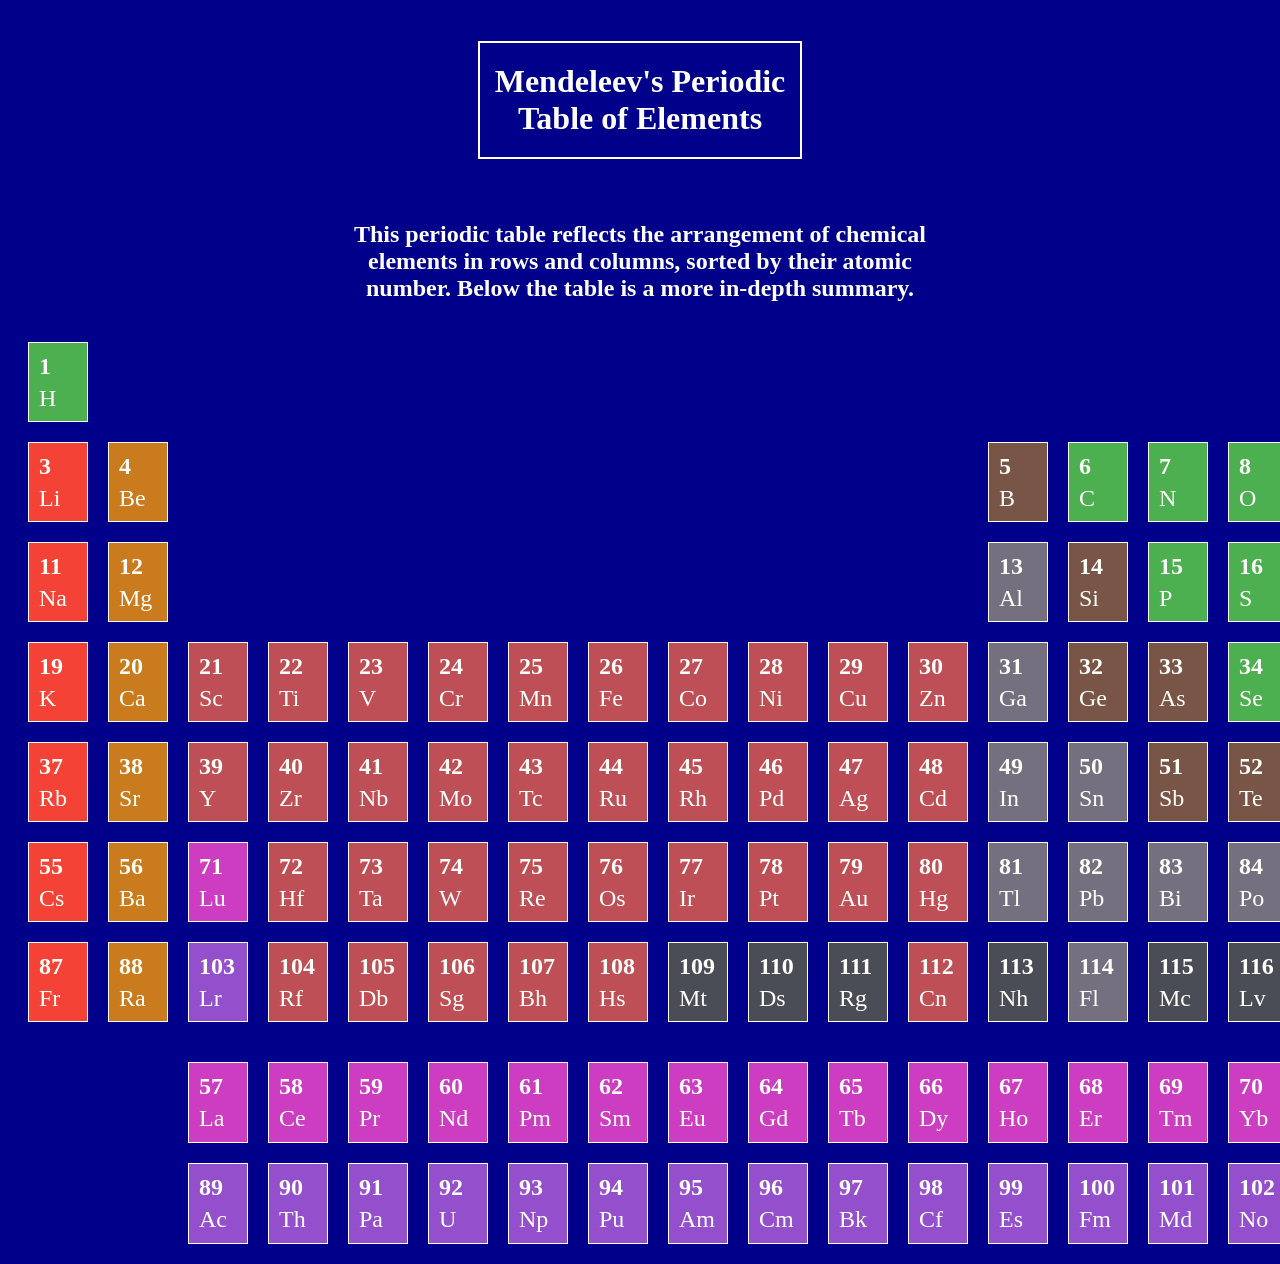
==== index.html @ 2fd59cfc "Updated table for legibility" ====
<!DOCTYPE html>
<html lang="en">
<head>
  <meta charset="UTF-8">
  <meta name="viewport" content="width=device-width, initial-scale=1.0">
  <link rel="stylesheet" href="style.css">
  <script src="script.js" defer></script>
  <title>Mendeleev's Periodic Table</title>
</head>
<body>
  <header>
    <h1>Mendeleev's Periodic Table of Elements</h1>
    <h2>This periodic table reflects the arrangement of chemical elements in rows and columns, sorted by their atomic number. Below the table is a more in-depth summary.</h2>
  </header>
  
  <main>
    <div class="table-container">
      <div id="element-grid" class="grid"></div>
    </div>

    <div class="table-legend-container">
      <div class="table-legend-element">
        <div class="element-cell-sample">

        </div>        
        <div class="element-cell-sample">
          
        </div>
      </div>
    </div>

    <div id="element-modal" class="modal hidden">
      <div class="element-modal-content">
        <span id="close-modal" class="close-button">&times;</span>
        <h2 id="element-name"></h2>
        <p><strong>Symbol:</strong> <span id="element-symbol"></span></p>
        <p><strong>Atomic Number:</strong> <span id="element-number"></span></p>
        <p><strong>Atomic Mass:</strong> <span id="element-mass"></span></p>
        <p><strong>Series/Type:</strong> <span id="element-series"></span></p>
        <p><strong>Period:</strong> <span id="element-period"></span></p>
        <p><strong>Block:</strong> <span id="element-block"></span></p>
        <p><strong>Electron Configuration:</strong> <span id="element-electron-layout"></span></p>
        <p><strong>Electrons per Shell:</strong> <span id="element-shell"></span></p>
        <p><strong>Melting Point (K):</strong> <span id="element-melting-point"></span></p>
        <p><strong>Boiling Point (K):</strong> <span id="element-boiling-point"></span></p>
        <p><strong>Discovered by:</strong> <span id="element-discovery"></span></p>
        
        <a id="element-link" href="#" target="_blank">Read more here on Wikipedia</a>
      </div>
    </div>

  </main>
</body>
</html>
---- style.css ----
:root {
  --primary-nonmetal: rgb(76, 175, 80);
  --primary-noble-gas: rgb(33, 150, 243);
  --primary-alkali-metal: rgb(244, 67, 54);
  --primary-alkaline-earth-metal: rgba(243, 149, 7, 0.826);
  --primary-metalloid: rgb(121, 85, 72);
  --primary-halogen: rgb(176, 169, 35);
  --primary-metal: rgb(148, 142, 153);
  --primary-transition-metal: rgb(191, 79, 87);
  --primary-lanthanide: rgb(204, 61, 194);
  --primary-actinide: rgb(148, 80, 204);
  --primary-post-transition-metal: rgb(116, 112, 128);
  --primary-other: rgba(144, 148, 40, 0.521);
  --primary-text: rgb(255, 255, 250);
}

body {
  background-color: darkblue;
  color: var(--primary-text);
}

header {
  display: flex;
  flex-direction: column;
  align-items: center;
  text-align: center;
  margin: 20px auto;
  max-width: 600px;
  
  h1 {
    max-width: 300px;
    padding: 20px 10px;
    border: 2px solid var(--primary-text);
  }
  
  h2 {
    padding-top: 20px;
  }
}

table {
  color: #2797b0
}

/* Element Table Layout */
.table-container {
  display: flex;
  justify-content: space-evenly;
  align-items: center;
  font-size: 24px;
  margin: 20px;
}

.grid {
  display: grid;
  grid-template-columns: repeat(18, 60px);
  grid-template-rows: repeat(7, 80px);
  gap: 20px;
}

.element-cell {
  border: 1px solid var(--primary-text);
  padding: 10px;
  text-align: left;
  transition: all 0.4s ease-in-out;
  background-color: var(--primary-other);
  
  &:hover {
    filter: brightness(120%);
    transform: scale(1.2);
    cursor: pointer;
  }

  .atomic-number {
    font-weight: bold;
    padding-bottom: 5px
  }
}

// Elemen

.element-cell-sample {
  border: 1px solid var(--primary-text);
  padding: 10px;
}

/* Element Modal  */
.modal {
  position: fixed;
  top: 0;
  left: 0;
  width: 100%;
  height: 100%;
  background: rgba(0, 0, 0, 0.8);
  display: flex;
  justify-content: center;
  align-items: center;
  z-index: 1000;
}

.hidden {
  display: none;
}

.element-modal-content {
  background-color: darkblue;
  padding: 50px;
  border-radius: 10px;
  width: 500px;
  max-width: 90%;
  box-shadow: 0 4px 16px rgba(0,0,0,0.3);
  animation: fadeIn 1s ease;

  p {
    padding-top: 10px;

    &:last-of-type {
      padding-bottom: 10px;
    }
  }

  a {
    color: lightblue;
    font-style: italic;
    text-decoration: none;

    &:hover {
      text-decoration: underline;
    }
  }
}

.close-button {
  position: relative;
  top: 0;
  left: 100%;
  font-size: 30px;
  cursor: pointer;
  transition: all 0.4s ease-in-out;

  &:hover {
    font-size: 35px;
    color: red;
  }
}

@keyframes fadeIn {
  from {
    opacity: 0;
    transform: scale(0.92);
  }
  to {
    opacity: 1;
    transform: scale(1);
  }
}
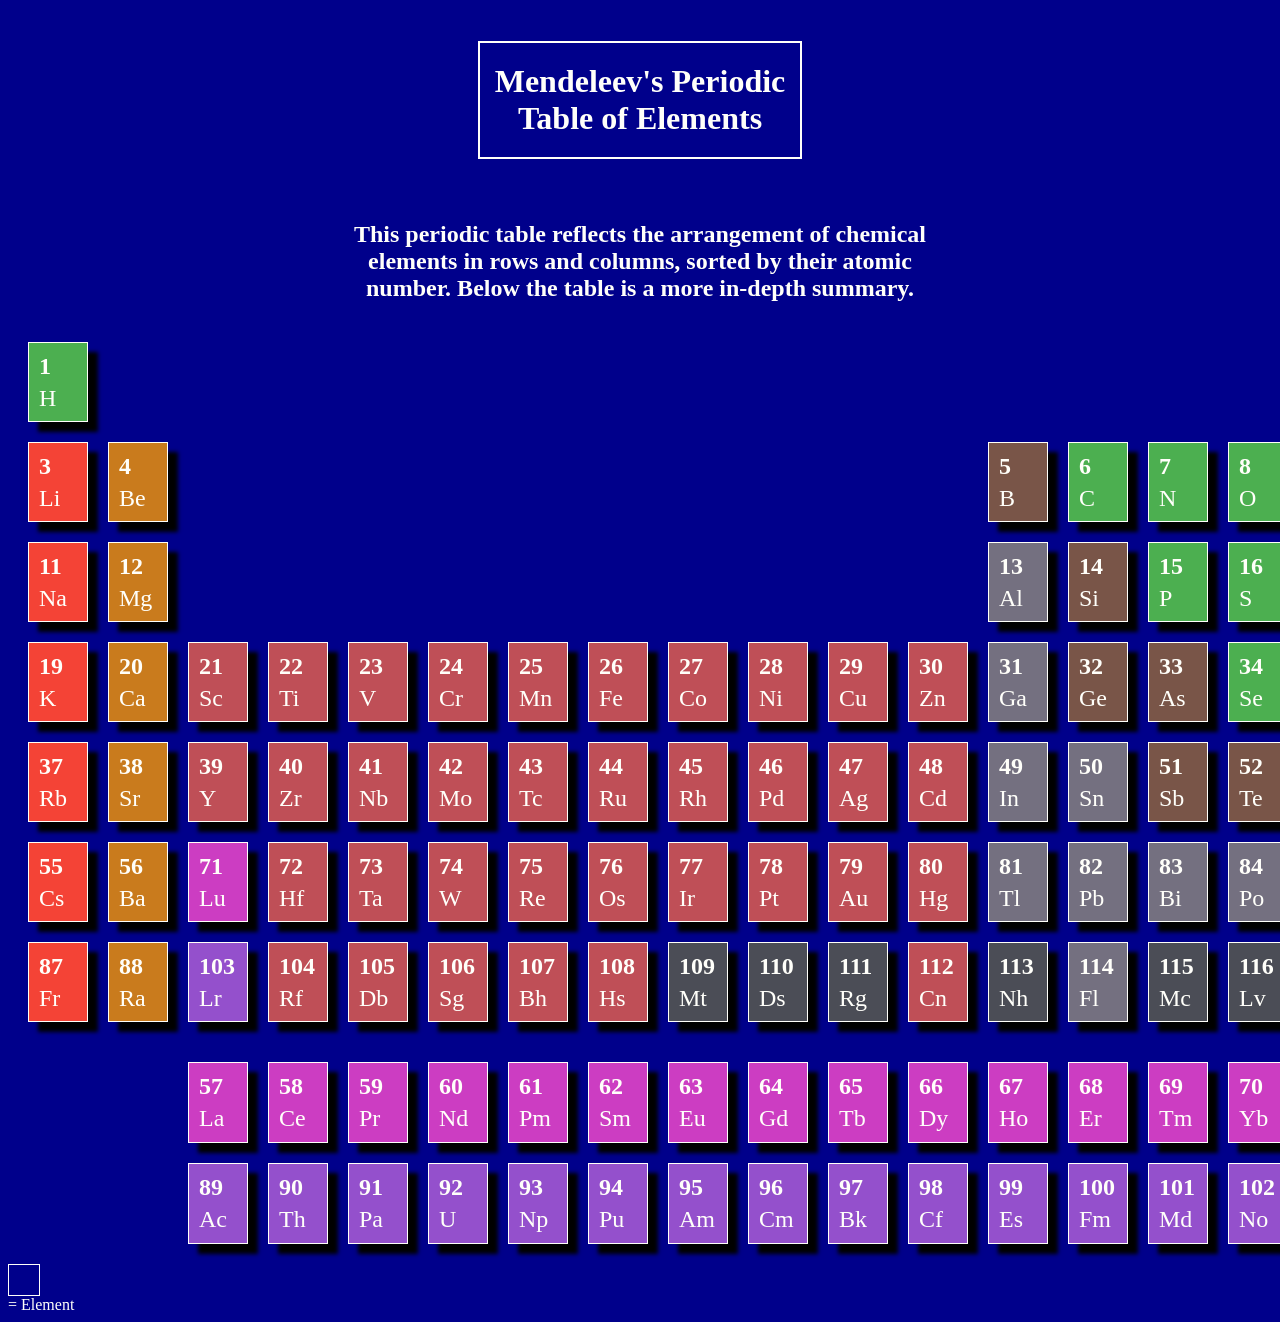
==== commit 9c28c294: "Updated shadows" ====
--- a/index.html
+++ b/index.html
@@ -23,9 +23,7 @@
         <div class="element-cell-sample">
 
         </div>        
-        <div class="element-cell-sample">
-          
-        </div>
+        <span> = Element</span>
       </div>
     </div>
 
--- a/style.css
+++ b/style.css
@@ -64,6 +64,7 @@
   text-align: left;
   transition: all 0.4s ease-in-out;
   background-color: var(--primary-other);
+  box-shadow: 10px 10px 4px #000;
   
   &:hover {
     filter: brightness(120%);
@@ -77,11 +78,18 @@
   }
 }
 
-// Elemen
+// Element Legend
+.table-legend-element {
+  display: flex;
+  flex-direction: row;
+  justify-content: space-between;
+}
 
 .element-cell-sample {
   border: 1px solid var(--primary-text);
   padding: 10px;
+  height: 10px;
+  width: 10px;
 }
 
 /* Element Modal  */
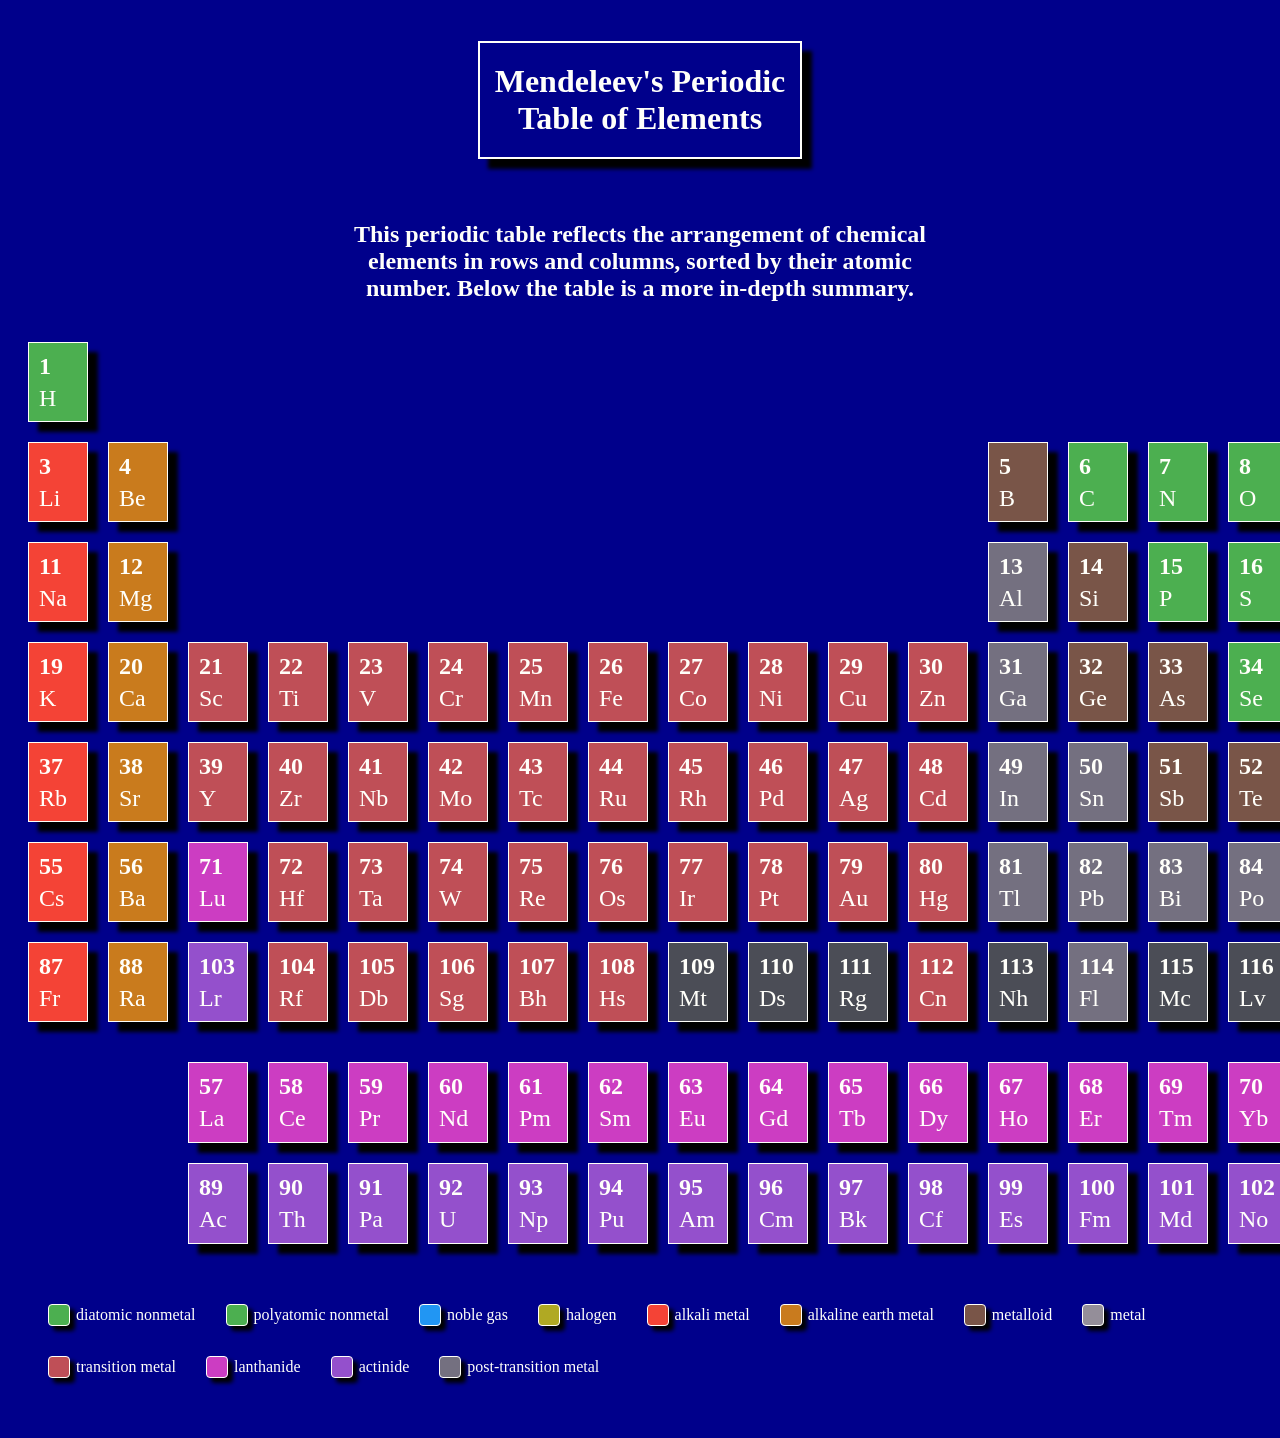
==== commit 6bd4976d: "Added legend" ====
--- a/index.html
+++ b/index.html
@@ -17,14 +17,9 @@
     <div class="table-container">
       <div id="element-grid" class="grid"></div>
     </div>
-
+    
     <div class="table-legend-container">
-      <div class="table-legend-element">
-        <div class="element-cell-sample">
-
-        </div>        
-        <span> = Element</span>
-      </div>
+      <div id="legend"></div>
     </div>
 
     <div id="element-modal" class="modal hidden">
--- a/style.css
+++ b/style.css
@@ -31,6 +31,7 @@
     max-width: 300px;
     padding: 20px 10px;
     border: 2px solid var(--primary-text);
+    box-shadow: 10px 10px 4px #000;
   }
   
   h2 {
@@ -43,7 +44,8 @@
 }
 
 /* Element Table Layout */
-.table-container {
+.table-container,
+.table-legend-container {
   display: flex;
   justify-content: space-evenly;
   align-items: center;
@@ -76,13 +78,6 @@
     font-weight: bold;
     padding-bottom: 5px
   }
-}
-
-// Element Legend
-.table-legend-element {
-  display: flex;
-  flex-direction: row;
-  justify-content: space-between;
 }
 
 .element-cell-sample {
@@ -161,4 +156,39 @@
     opacity: 1;
     transform: scale(1);
   }
+}
+
+// Element Legend
+.table-legend-container {
+  display: flex;
+  flex-direction: row;
+  justify-content: space-between;
+}
+
+#legend {
+  display: flex;
+  flex-wrap: wrap;
+  gap: 30px;
+  padding: 20px;
+  margin-top: 20px;
+  margin-bottom: 20px;
+}
+
+.legend-item {
+  display: flex;
+  align-items: center;
+  gap: 6px;
+}
+
+.legend-color {
+  display: inline-block;
+  width: 20px;
+  height: 20px;
+  border-radius: 4px;
+  border: 1px solid var(--primary-text);
+  box-shadow: 5px 5px 4px #000;
+}
+
+.legend-label {
+  font-size: 16px;
 }
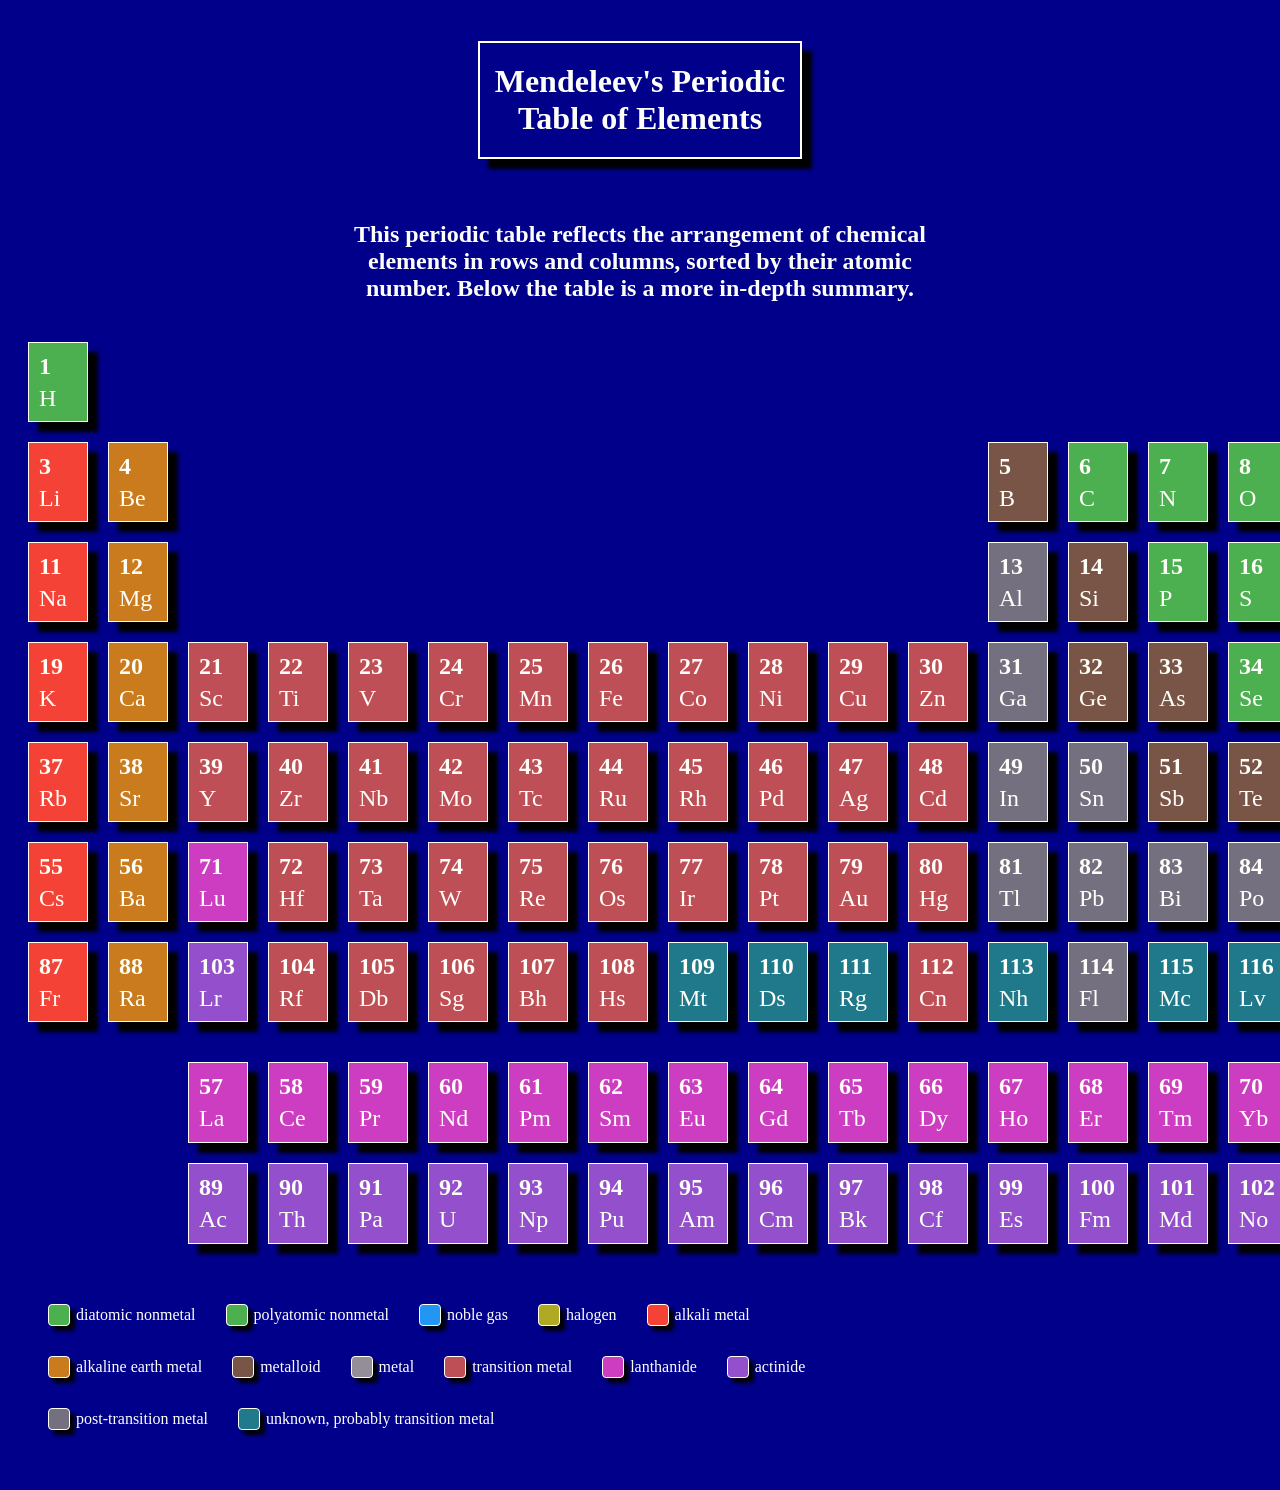
==== commit ab26e9d3: "Updated modal" ====
--- a/index.html
+++ b/index.html
@@ -23,7 +23,7 @@
     </div>
 
     <div id="element-modal" class="modal hidden">
-      <div class="element-modal-content">
+      <div id="element-modal-content">
         <span id="close-modal" class="close-button">&times;</span>
         <h2 id="element-name"></h2>
         <p><strong>Symbol:</strong> <span id="element-symbol"></span></p>
--- a/style.css
+++ b/style.css
@@ -10,7 +10,7 @@
   --primary-lanthanide: rgb(204, 61, 194);
   --primary-actinide: rgb(148, 80, 204);
   --primary-post-transition-metal: rgb(116, 112, 128);
-  --primary-other: rgba(144, 148, 40, 0.521);
+  --primary-other: rgba(40, 148, 139, 0.82);
   --primary-text: rgb(255, 255, 250);
 }
 
@@ -105,8 +105,8 @@
   display: none;
 }
 
-.element-modal-content {
-  background-color: darkblue;
+#element-modal-content {
+  filter: brightness(120%);
   padding: 50px;
   border-radius: 10px;
   width: 500px;
@@ -140,10 +140,11 @@
   font-size: 30px;
   cursor: pointer;
   transition: all 0.4s ease-in-out;
-
+  
   &:hover {
-    font-size: 35px;
-    color: red;
+    background: rgba(0, 0, 0, 0.783);
+    font-weight: bolder;
+    box-shadow: 1px 1px 5px 4px #000;
   }
 }
 
@@ -158,11 +159,10 @@
   }
 }
 
-// Element Legend
+/* Element Legend */
 .table-legend-container {
-  display: flex;
-  flex-direction: row;
-  justify-content: space-between;
+  max-width: 65%;
+  justify-self: center;
 }
 
 #legend {
@@ -191,4 +191,4 @@
 
 .legend-label {
   font-size: 16px;
-}+}
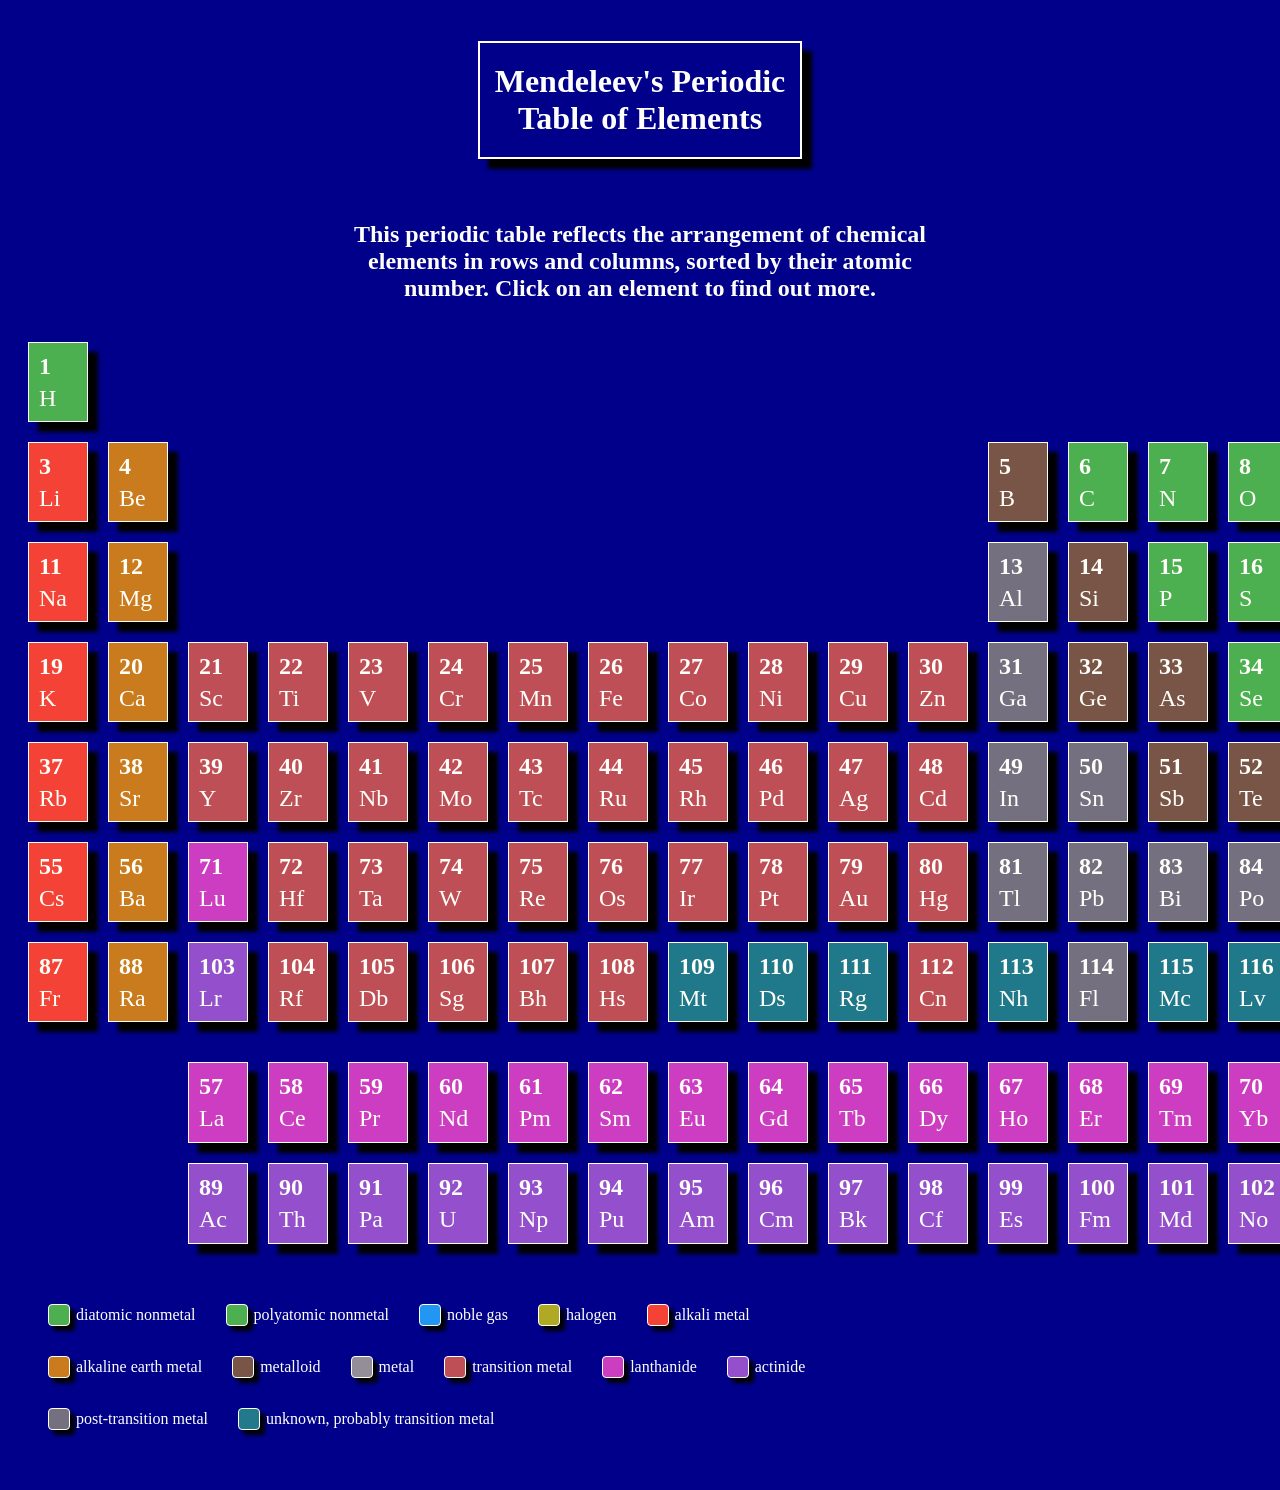
==== commit 34ef926d: "Text update" ====
--- a/index.html
+++ b/index.html
@@ -10,7 +10,7 @@
 <body>
   <header>
     <h1>Mendeleev's Periodic Table of Elements</h1>
-    <h2>This periodic table reflects the arrangement of chemical elements in rows and columns, sorted by their atomic number. Below the table is a more in-depth summary.</h2>
+    <h2>This periodic table reflects the arrangement of chemical elements in rows and columns, sorted by their atomic number. Click on an element to find out more.</h2>
   </header>
   
   <main>
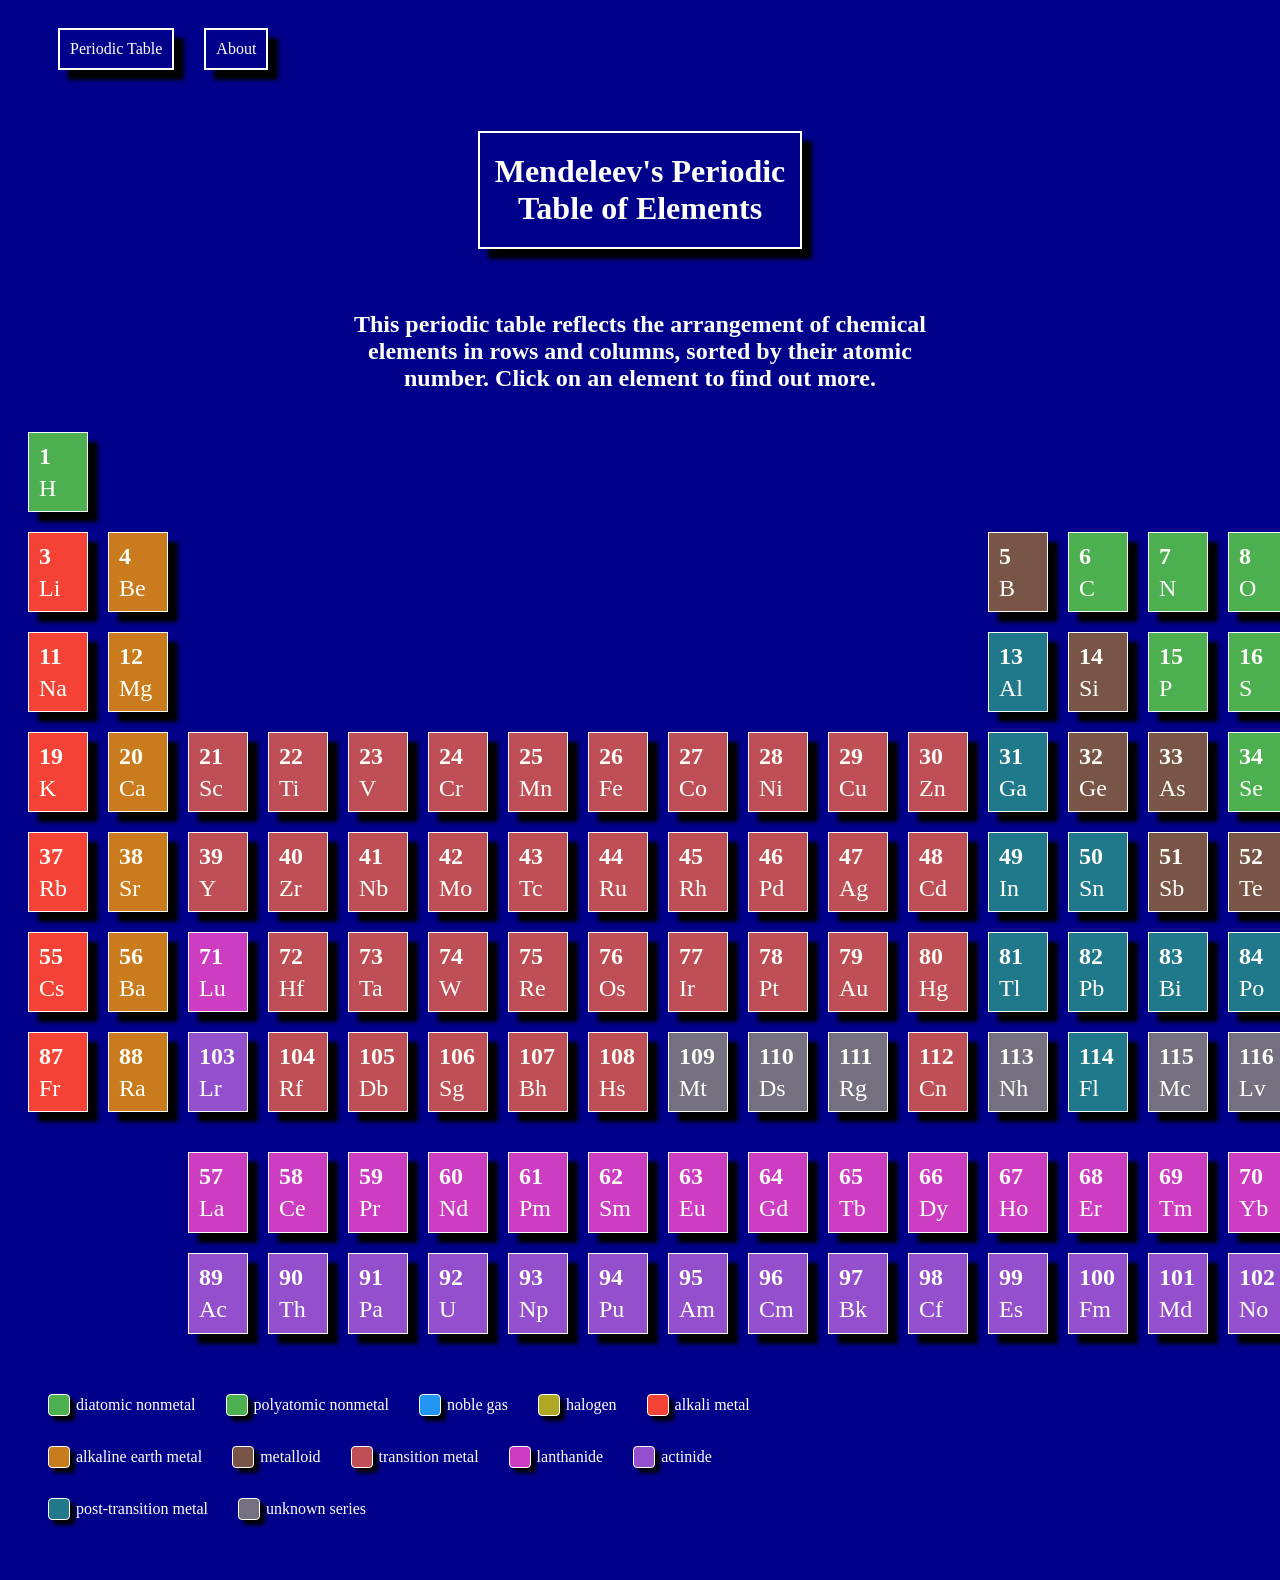
==== commit 01fce227: "Started adding about page" ====
--- a/index.html
+++ b/index.html
@@ -8,6 +8,11 @@
   <title>Mendeleev's Periodic Table</title>
 </head>
 <body>
+  <nav class="navbar">
+    <a href="index.html" class="nav-link active">Periodic Table</a>
+    <a href="about.html" class="nav-link">About</a>
+  </nav>
+
   <header>
     <h1>Mendeleev's Periodic Table of Elements</h1>
     <h2>This periodic table reflects the arrangement of chemical elements in rows and columns, sorted by their atomic number. Click on an element to find out more.</h2>
--- a/style.css
+++ b/style.css
@@ -5,18 +5,32 @@
   --primary-alkaline-earth-metal: rgba(243, 149, 7, 0.826);
   --primary-metalloid: rgb(121, 85, 72);
   --primary-halogen: rgb(176, 169, 35);
-  --primary-metal: rgb(148, 142, 153);
   --primary-transition-metal: rgb(191, 79, 87);
   --primary-lanthanide: rgb(204, 61, 194);
   --primary-actinide: rgb(148, 80, 204);
-  --primary-post-transition-metal: rgb(116, 112, 128);
-  --primary-other: rgba(40, 148, 139, 0.82);
+  --primary-post-transition-metal: rgba(40, 148, 139, 0.82);
+  --primary-other: rgb(116, 112, 128);
   --primary-text: rgb(255, 255, 250);
 }
 
 body {
   background-color: darkblue;
   color: var(--primary-text);
+}
+
+nav {
+  display: flex;
+  flex-direction: row;
+  padding: 20px 50px;
+  gap: 30px;
+
+  a {
+    border: 2px solid var(--primary-text);
+    box-shadow: 10px 10px 4px #000;
+    padding: 10px;
+    color: var(--primary-text);
+    text-decoration: none;
+  }
 }
 
 header {
@@ -65,7 +79,6 @@
   padding: 10px;
   text-align: left;
   transition: all 0.4s ease-in-out;
-  background-color: var(--primary-other);
   box-shadow: 10px 10px 4px #000;
   
   &:hover {
@@ -192,3 +205,17 @@
 .legend-label {
   font-size: 16px;
 }
+
+/* About Page */
+.about-container {
+  margin: auto 50px;
+  display: flex;
+  gap: 50px;
+  flex-direction: row;
+
+  .about-column-left,
+  .about-column-right {
+    width: 50%;
+  }
+
+}
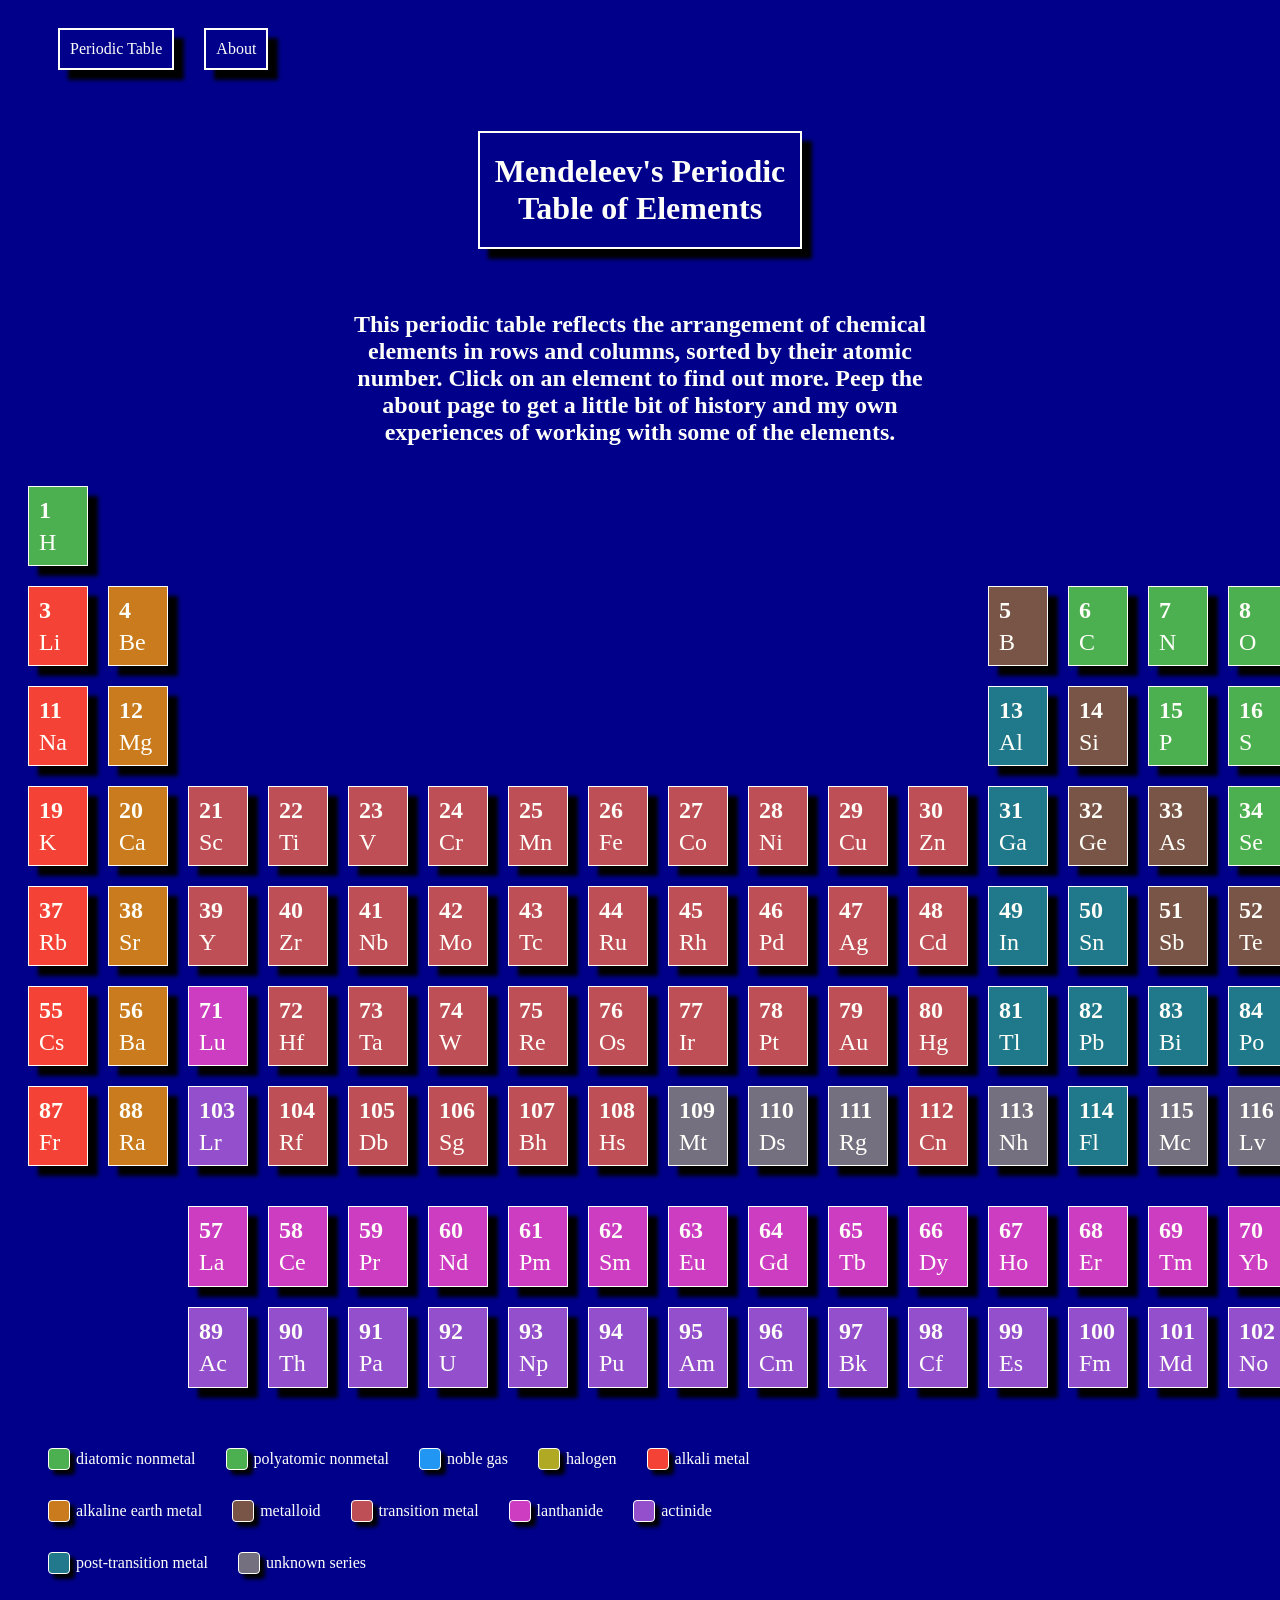
==== commit 2cf59d2a: "Updated some wording and JS clean up" ====
--- a/index.html
+++ b/index.html
@@ -15,7 +15,7 @@
 
   <header>
     <h1>Mendeleev's Periodic Table of Elements</h1>
-    <h2>This periodic table reflects the arrangement of chemical elements in rows and columns, sorted by their atomic number. Click on an element to find out more.</h2>
+    <h2>This periodic table reflects the arrangement of chemical elements in rows and columns, sorted by their atomic number. Click on an element to find out more. Peep the about page to get a little bit of history and my own experiences of working with some of the elements.</h2>
   </header>
   
   <main>
--- a/style.css
+++ b/style.css
@@ -217,5 +217,4 @@
   .about-column-right {
     width: 50%;
   }
-
-}
+}
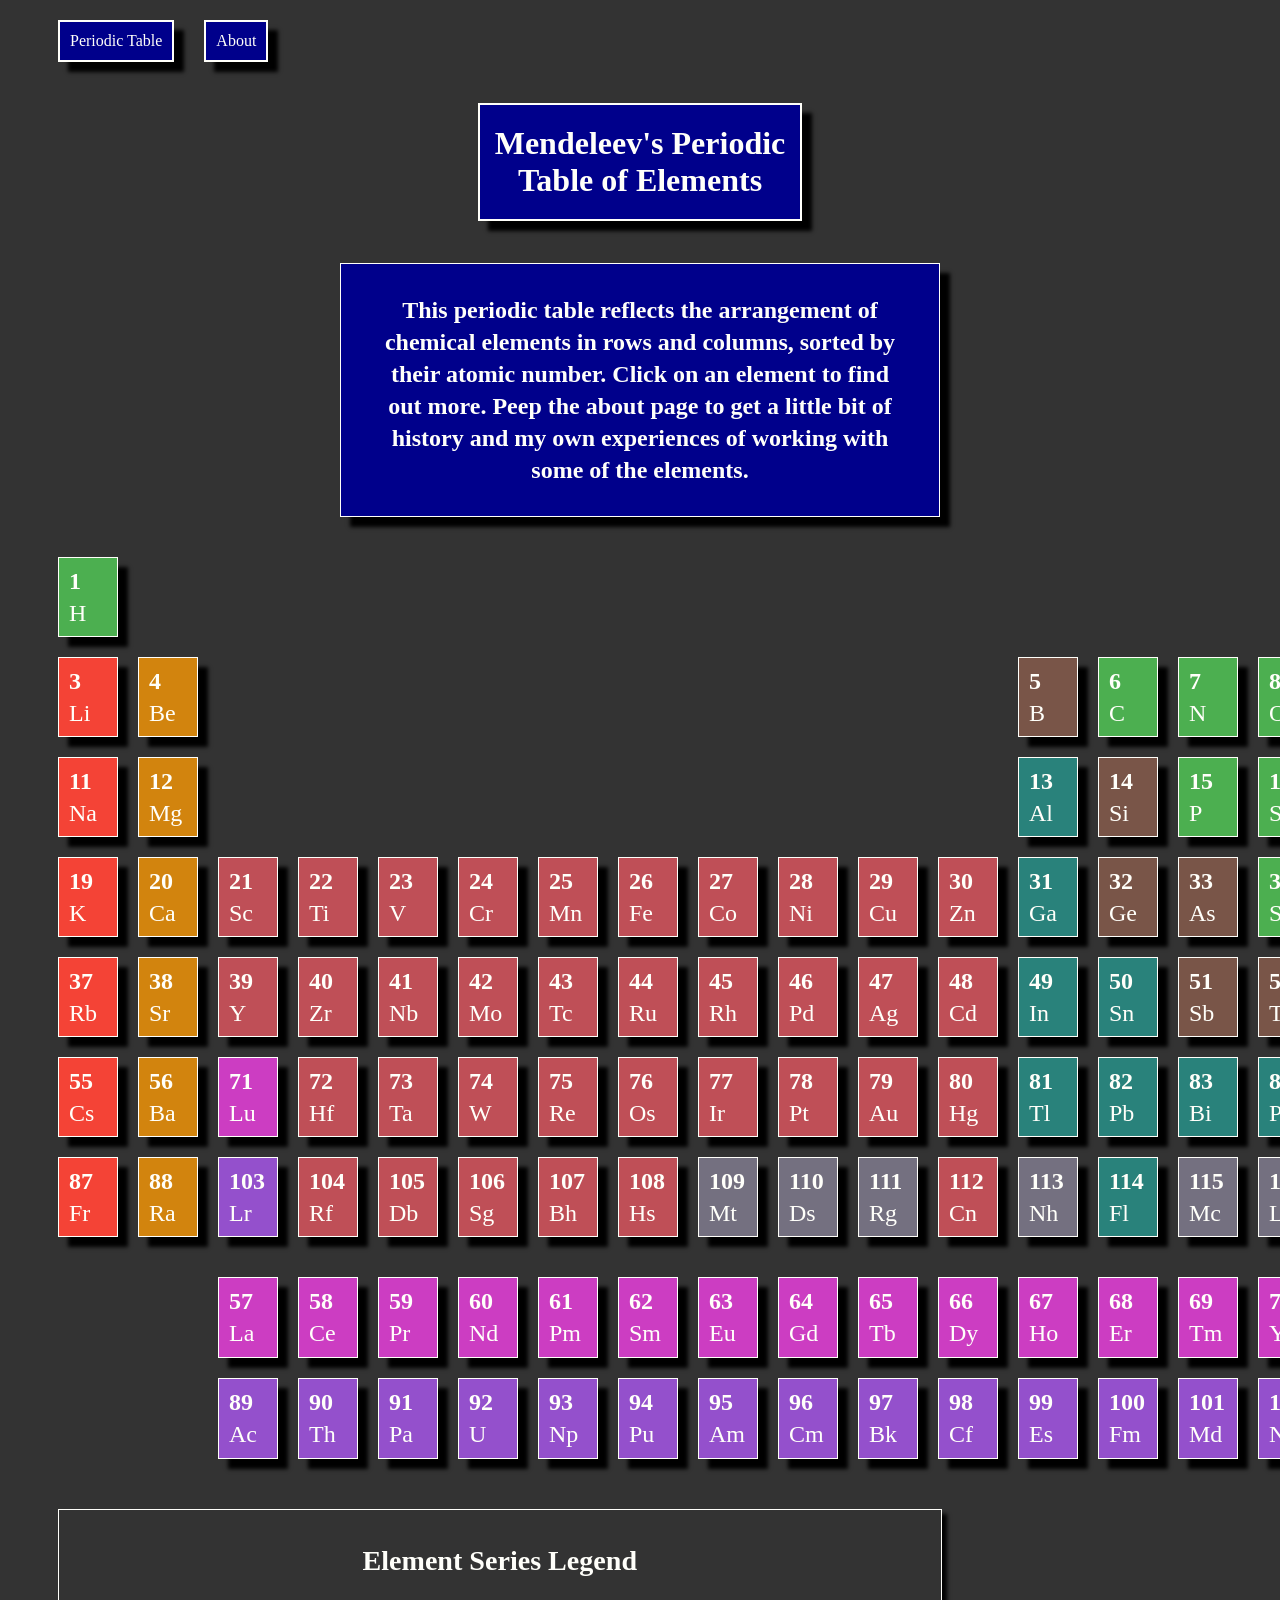
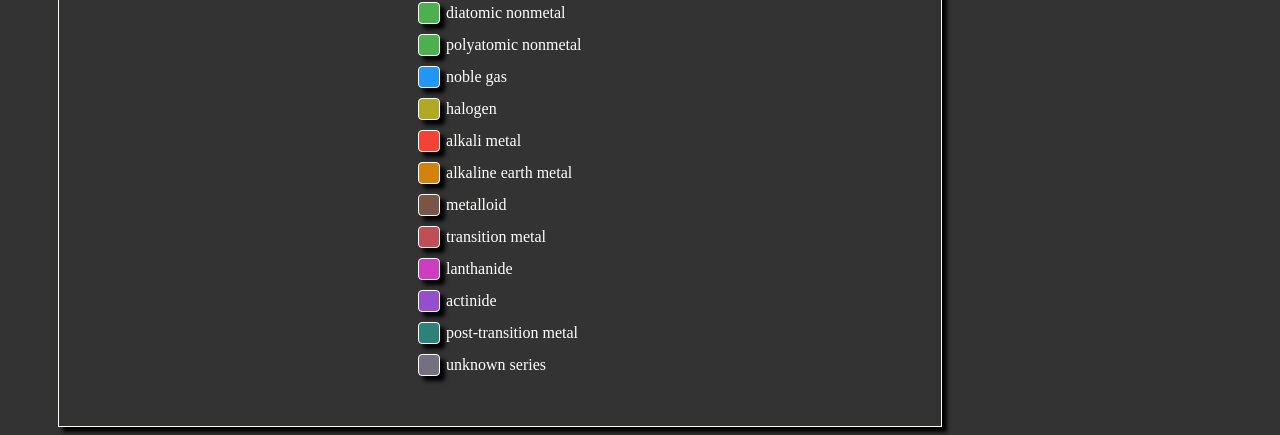
==== commit 2100bff7: "Minor styling reshaping" ====
--- a/index.html
+++ b/index.html
@@ -24,6 +24,7 @@
     </div>
     
     <div class="table-legend-container">
+      <h3>Element Series Legend</h3>
       <div id="legend"></div>
     </div>
 
--- a/style.css
+++ b/style.css
@@ -14,17 +14,20 @@
 }
 
 body {
-  background-color: darkblue;
+  background-color: #333;
   color: var(--primary-text);
 }
 
 nav {
   display: flex;
   flex-direction: row;
-  padding: 20px 50px;
+  /* padding: 20px 50px; */
+  margin-top: 20px;
+  margin-left: 50px;
   gap: 30px;
 
   a {
+    background: darkblue;
     border: 2px solid var(--primary-text);
     box-shadow: 10px 10px 4px #000;
     padding: 10px;
@@ -42,6 +45,7 @@
   max-width: 600px;
   
   h1 {
+    background: darkblue;
     max-width: 300px;
     padding: 20px 10px;
     border: 2px solid var(--primary-text);
@@ -49,7 +53,11 @@
   }
   
   h2 {
-    padding-top: 20px;
+    background: darkblue;
+    line-height: 2rem;
+    padding: 30px 40px;
+    border: 1px solid var(--primary-text);
+    box-shadow: 10px 10px 4px #000;
   }
 }
 
@@ -64,7 +72,16 @@
   justify-content: space-evenly;
   align-items: center;
   font-size: 24px;
-  margin: 20px;
+  margin-left: 50px;
+  margin-right: 20px;
+}
+
+.table-legend-container {
+  padding: 30px;
+  flex-direction: column;
+  margin-top: 50px;
+  border: 1px solid var(--primary-text);
+  box-shadow: 5px 5px 4px #000;
 }
 
 .grid {
@@ -176,15 +193,17 @@
 .table-legend-container {
   max-width: 65%;
   justify-self: center;
+
+  h3 {
+    margin: 5px;
+  }
 }
 
 #legend {
   display: flex;
-  flex-wrap: wrap;
-  gap: 30px;
+  flex-direction: column;
+  gap: 10px;
   padding: 20px;
-  margin-top: 20px;
-  margin-bottom: 20px;
 }
 
 .legend-item {
